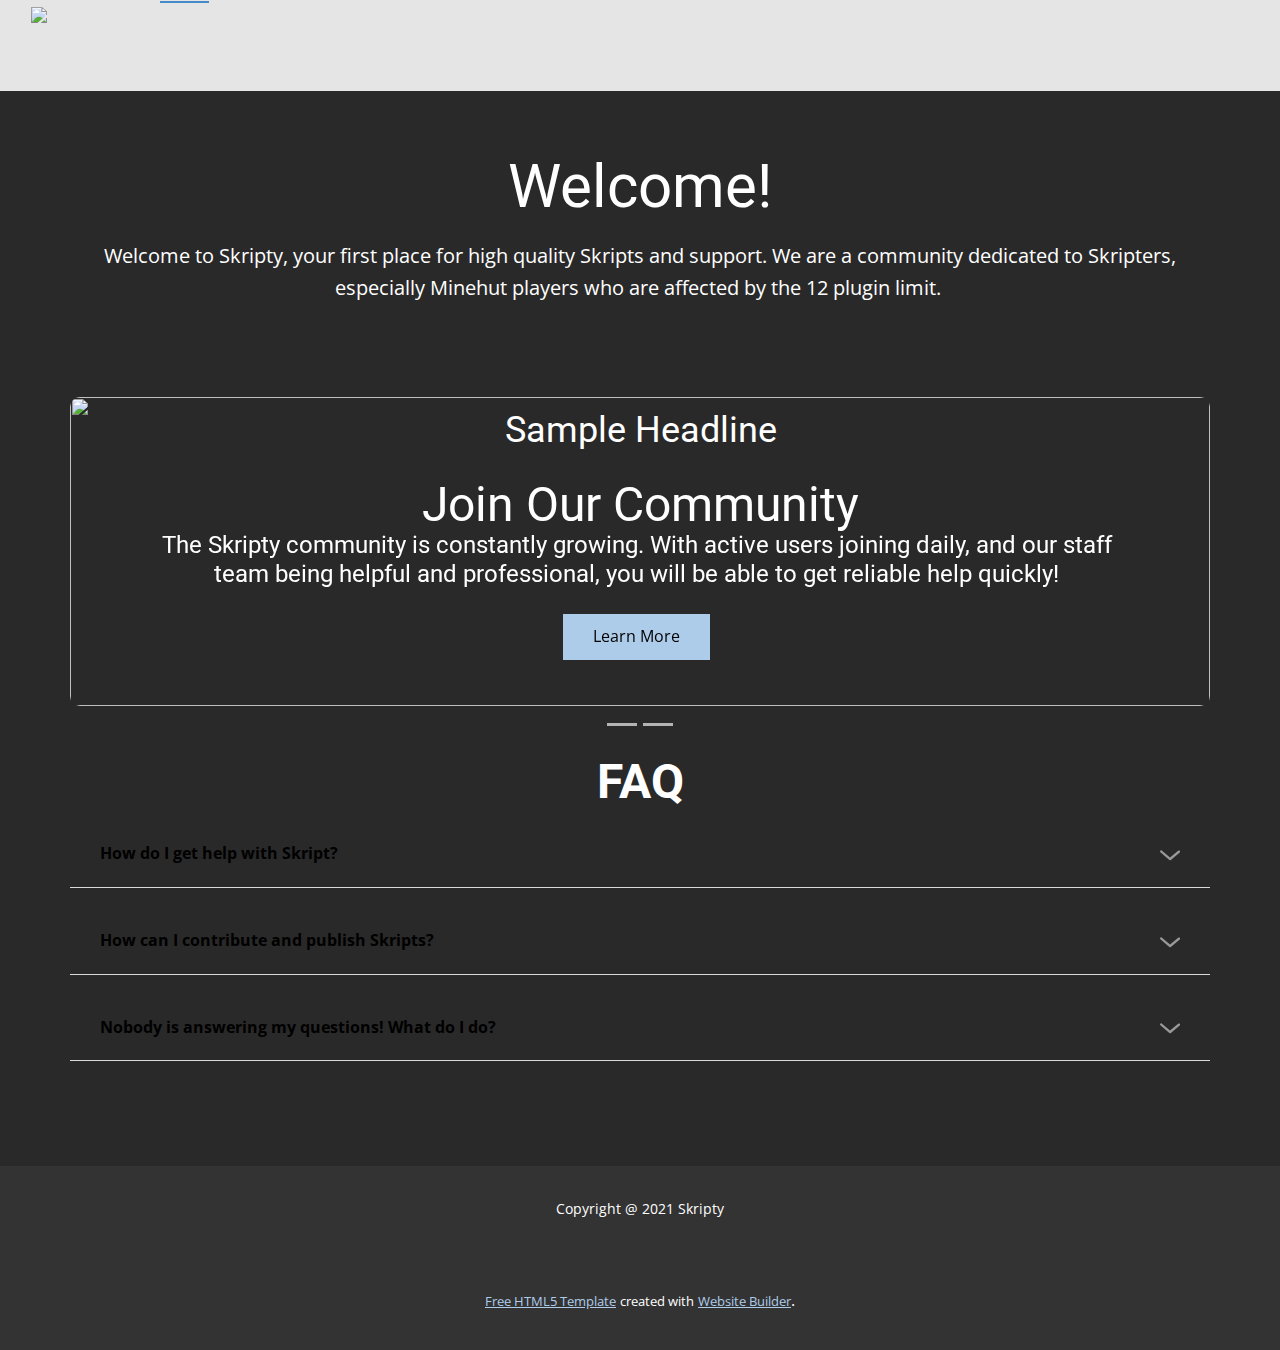
==== Home.html @ 688f6c9d "wow" ====
<!DOCTYPE html>
<html style="font-size: 16px;" lang="en">
  <head>
    <meta name="viewport" content="width=device-width, initial-scale=1.0">
    <meta charset="utf-8">
    <meta name="keywords" content="">
    <meta name="description" content="">
    <meta name="page_type" content="np-template-header-footer-from-plugin">
    <title>Home</title>
    <link rel="stylesheet" href="nicepage.css" media="screen">
<link rel="stylesheet" href="Home.css" media="screen">
    <script class="u-script" type="text/javascript" src="jquery.js" defer=""></script>
    <script class="u-script" type="text/javascript" src="nicepage.js" defer=""></script>
    <meta name="generator" content="Nicepage 3.17.5, nicepage.com">
    <link id="u-theme-google-font" rel="stylesheet" href="https://fonts.googleapis.com/css?family=Roboto:100,100i,300,300i,400,400i,500,500i,700,700i,900,900i|Open+Sans:300,300i,400,400i,600,600i,700,700i,800,800i">
    
    
    
    
    <script type="application/ld+json">{
		"@context": "http://schema.org",
		"@type": "Organization",
		"name": "Skripty",
		"logo": "images/d2cd69ce529ffce40effbfddca35c6d2.webp"
}</script>
    <meta property="og:title" content="Home">
    <meta property="og:type" content="website">
    <meta name="theme-color" content="#478ac9">
  </head>
  <body class="u-body u-custom-color-1"><header class="u-clearfix u-grey-10 u-header u-header" id="sec-96f9"><div class="u-clearfix u-sheet u-sheet-1">
        <a href="https://nicepage.com" class="u-image u-logo u-image-1" data-image-width="256" data-image-height="256">
          <img src="images/d2cd69ce529ffce40effbfddca35c6d2.webp" class="u-logo-image u-logo-image-1" data-image-width="77.3335">
        </a>
        <nav class="u-menu u-menu-dropdown u-offcanvas u-menu-1">
          <div class="menu-collapse" style="font-size: 1rem; letter-spacing: 0px; font-weight: 700; text-transform: uppercase;">
            <a class="u-button-style u-custom-active-border-color u-custom-active-color u-custom-border u-custom-border-color u-custom-borders u-custom-hover-border-color u-custom-hover-color u-custom-left-right-menu-spacing u-custom-padding-bottom u-custom-text-active-color u-custom-text-color u-custom-text-hover-color u-custom-top-bottom-menu-spacing u-nav-link u-text-active-palette-1-base u-text-hover-palette-2-base" href="#">
              <svg><use xmlns:xlink="http://www.w3.org/1999/xlink" xlink:href="#menu-hamburger"></use></svg>
              <svg version="1.1" xmlns="http://www.w3.org/2000/svg" xmlns:xlink="http://www.w3.org/1999/xlink"><defs><symbol id="menu-hamburger" viewBox="0 0 16 16" style="width: 16px; height: 16px;"><rect y="1" width="16" height="2"></rect><rect y="7" width="16" height="2"></rect><rect y="13" width="16" height="2"></rect>
</symbol>
</defs></svg>
            </a>
          </div>
          <div class="u-custom-menu u-nav-container">
            <ul class="u-nav u-spacing-30 u-unstyled u-nav-1"><li class="u-nav-item"><a class="u-border-2 u-border-active-palette-1-base u-border-hover-palette-1-base u-border-no-left u-border-no-right u-border-no-top u-button-style u-nav-link u-text-active-palette-1-base u-text-grey-90 u-text-hover-grey-90" href="Home.html" style="padding: 10px 0px;">Home</a>
</li><li class="u-nav-item"><a class="u-border-2 u-border-active-palette-1-base u-border-hover-palette-1-base u-border-no-left u-border-no-right u-border-no-top u-button-style u-nav-link u-text-active-palette-1-base u-text-grey-90 u-text-hover-grey-90" href="Resources.html" style="padding: 10px 0px;">Resources</a>
</li><li class="u-nav-item"><a class="u-border-2 u-border-active-palette-1-base u-border-hover-palette-1-base u-border-no-left u-border-no-right u-border-no-top u-button-style u-nav-link u-text-active-palette-1-base u-text-grey-90 u-text-hover-grey-90" href="https://discord.gg/rNqnmYAs9k" target="_blank" style="padding: 10px 0px;">Discord</a>
</li></ul>
          </div>
          <div class="u-custom-menu u-nav-container-collapse">
            <div class="u-black u-container-style u-inner-container-layout u-opacity u-opacity-95 u-sidenav">
              <div class="u-sidenav-overflow">
                <div class="u-menu-close"></div>
                <ul class="u-align-center u-nav u-popupmenu-items u-unstyled u-nav-2"><li class="u-nav-item"><a class="u-button-style u-nav-link" href="Home.html" style="padding: 16px 24px;">Home</a>
</li><li class="u-nav-item"><a class="u-button-style u-nav-link" href="Resources.html" style="padding: 16px 24px;">Resources</a>
</li><li class="u-nav-item"><a class="u-button-style u-nav-link" href="https://discord.gg/rNqnmYAs9k" target="_blank" style="padding: 16px 24px;">Discord</a>
</li></ul>
              </div>
            </div>
            <div class="u-black u-menu-overlay u-opacity u-opacity-70"></div>
          </div>
        </nav>
      </div></header>
    <section class="u-clearfix u-section-1" id="sec-f986">
      <div class="u-clearfix u-sheet u-valign-middle u-sheet-1">
        <h1 class="u-align-left u-text u-text-default u-title u-text-1">Welco​me!</h1>
        <p class="u-align-center u-large-text u-text u-text-default u-text-variant u-text-2">
          <span style="font-size: 1.25rem;">Welcome to Skripty, your first place for high quality Skripts and support. We are a com​​​munity dedicated to Skripters, especially Minehut players who are affected by the 12 plugin limit.&nbsp;</span>
          <br>
        </p>
      </div>
    </section>
    <section class="u-align-center u-clearfix u-section-2" id="sec-aa1c">
      <div class="u-clearfix u-sheet u-sheet-1">
        <h2 class="u-text u-text-1">Sample Headline</h2>
        <div id="carousel-bd35" data-interval="5000" data-u-ride="carousel" class="u-carousel u-expanded-width u-slider u-slider-1" data-pause="hover">
          <ol class="u-absolute-hcenter u-carousel-indicators u-carousel-indicators-1">
            <li data-u-target="#carousel-bd35" class="u-active u-grey-30" data-u-slide-to="0"></li>
            <li data-u-target="#carousel-bd35" class="u-grey-30" data-u-slide-to="1"></li>
          </ol>
          <div class="u-carousel-inner" role="listbox">
            <div class="u-active u-align-center u-carousel-item u-container-style u-slide">
              <div class="u-container-layout u-container-layout-1">
                <img alt="" class="u-expanded-width u-image u-image-round u-image-1" data-image-width="1024" data-image-height="576" src="images/MinecraftSunset.jpg">
                <h1 class="u-text u-text-2">Join Our Community</h1>
                <h4 class="u-text u-text-3">The Skripty community is constantly growing. With active users joining daily, and our staff team being helpful and professional, you will be able to get reliable help quickly!</h4>
                <a href="https://discord.gg/rNqnmYAs9k" class="u-btn u-button-style u-btn-1" target="_blank">Learn More</a>
              </div>
            </div>
            <div class="u-carousel-item u-container-style u-slide">
              <div class="u-container-layout u-container-layout-2">
                <img alt="" class="u-expanded-width u-image u-image-default u-image-2" data-image-width="1920" data-image-height="1053" src="images/minecraftmoonrise.jpg">
                <h1 class="u-align-left u-text u-text-default u-text-4">Contribute<br>
                </h1>
                <h4 class="u-align-center u-text u-text-5">Our resource marketplace is growing day-by-day. By contributing and publishing your Skripts on it, you can help users by finding the Skripts they need!</h4>
                <a href="Resources.html" data-page-id="63456385" class="u-btn u-btn-round u-button-style u-hover-palette-1-light-1 u-palette-1-base u-radius-50 u-btn-2">Resources</a>
              </div>
            </div>
          </div>
          <a class="u-absolute-vcenter u-carousel-control u-carousel-control-prev u-grey-60 u-hidden u-icon-circle u-spacing-9 u-carousel-control-1" href="#carousel-bd35" role="button" data-u-slide="prev">
            <span aria-hidden="true">
              <svg viewBox="0 0 477.175 477.175"><path d="M145.188,238.575l215.5-215.5c5.3-5.3,5.3-13.8,0-19.1s-13.8-5.3-19.1,0l-225.1,225.1c-5.3,5.3-5.3,13.8,0,19.1l225.1,225
                    c2.6,2.6,6.1,4,9.5,4s6.9-1.3,9.5-4c5.3-5.3,5.3-13.8,0-19.1L145.188,238.575z"></path></svg>
            </span>
            <span class="sr-only">+Previous</span>
          </a>
          <a class="u-absolute-vcenter u-carousel-control u-carousel-control-next u-grey-60 u-hidden u-icon-circle u-spacing-9 u-carousel-control-2" href="#carousel-bd35" role="button" data-u-slide="next">
            <span aria-hidden="true">
              <svg viewBox="0 0 477.175 477.175"><path d="M360.731,229.075l-225.1-225.1c-5.3-5.3-13.8-5.3-19.1,0s-5.3,13.8,0,19.1l215.5,215.5l-215.5,215.5
                    c-5.3,5.3-5.3,13.8,0,19.1c2.6,2.6,6.1,4,9.5,4c3.4,0,6.9-1.3,9.5-4l225.1-225.1C365.931,242.875,365.931,234.275,360.731,229.075z"></path></svg>
            </span>
            <span class="sr-only">+Next</span>
          </a>
        </div>
      </div>
    </section>
    <section class="u-align-center u-clearfix u-section-3" id="sec-7833">
      <div class="u-clearfix u-sheet u-sheet-1">
        <h2 class="u-text u-text-1">faq</h2>
        <div class="u-accordion u-collapsed-by-default u-faq u-spacing-20 u-accordion-1">
          <div class="u-accordion-item">
            <a class="u-accordion-link u-border-1 u-border-active-grey-75 u-border-grey-15 u-border-hover-grey-75 u-border-no-left u-border-no-right u-border-no-top u-button-style u-text-black u-accordion-link-1" id="link-accordion-6327" aria-controls="accordion-6327" aria-selected="false">
              <span class="u-accordion-link-text">How do I get help with Skript?</span><span class="u-accordion-link-icon u-icon u-text-black u-icon-1"><svg class="u-svg-link" preserveAspectRatio="xMidYMin slice" viewBox="0 0 16 16" style=""><use xmlns:xlink="http://www.w3.org/1999/xlink" xlink:href="#svg-8021"></use></svg><svg class="u-svg-content" viewBox="0 0 16 16" x="0px" y="0px" id="svg-8021" style=""><path d="M8,10.7L1.6,5.3c-0.4-0.4-1-0.4-1.3,0c-0.4,0.4-0.4,0.9,0,1.3l7.2,6.1c0.1,0.1,0.4,0.2,0.6,0.2s0.4-0.1,0.6-0.2l7.1-6
	c0.4-0.4,0.4-0.9,0-1.3c-0.4-0.4-1-0.4-1.3,0L8,10.7z"></path></svg></span>
            </a>
            <div class="u-accordion-pane u-container-style u-accordion-pane-1" id="accordion-6327" aria-labelledby="link-accordion-6327">
              <div class="u-container-layout u-container-layout-1">
                <div class="fr-view u-clearfix u-rich-text u-text u-text-2">
                  <p>Help / Support is provided on our discord server, which can be found by clicking the "DISCORD" button on the top of the page.</p>
                </div>
              </div>
            </div>
          </div>
          <div class="u-accordion-item">
            <a class="u-accordion-link u-border-1 u-border-active-grey-75 u-border-grey-15 u-border-hover-grey-75 u-border-no-left u-border-no-right u-border-no-top u-button-style u-text-black u-accordion-link-2" id="link-accordion-4aab" aria-controls="accordion-4aab" aria-selected="false">
              <span class="u-accordion-link-text">How can I contribute and publish Skripts?</span><span class="u-accordion-link-icon u-icon u-text-black u-icon-2"><svg class="u-svg-link" preserveAspectRatio="xMidYMin slice" viewBox="0 0 16 16" style=""><use xmlns:xlink="http://www.w3.org/1999/xlink" xlink:href="#svg-3470"></use></svg><svg class="u-svg-content" viewBox="0 0 16 16" x="0px" y="0px" id="svg-3470" style=""><path d="M8,10.7L1.6,5.3c-0.4-0.4-1-0.4-1.3,0c-0.4,0.4-0.4,0.9,0,1.3l7.2,6.1c0.1,0.1,0.4,0.2,0.6,0.2s0.4-0.1,0.6-0.2l7.1-6
	c0.4-0.4,0.4-0.9,0-1.3c-0.4-0.4-1-0.4-1.3,0L8,10.7z"></path></svg></span>
            </a>
            <div class="u-accordion-pane u-container-style u-accordion-pane-2" id="accordion-4aab" aria-labelledby="link-accordion-4aab">
              <div class="u-container-layout u-container-layout-2">
                <div class="fr-view u-clearfix u-rich-text u-text u-text-3">
                  <p>This is a TO-DO thingy idk.</p>
                </div>
              </div>
            </div>
          </div>
          <div class="u-accordion-item">
            <a class="u-accordion-link u-border-1 u-border-active-grey-75 u-border-grey-15 u-border-hover-grey-75 u-border-no-left u-border-no-right u-border-no-top u-button-style u-text-black u-accordion-link-3" id="link-accordion-eb1f" aria-controls="accordion-eb1f" aria-selected="false">
              <span class="u-accordion-link-text">Nobody is answering my questions! What do I do?</span><span class="u-accordion-link-icon u-icon u-text-black u-icon-3"><svg class="u-svg-link" preserveAspectRatio="xMidYMin slice" viewBox="0 0 16 16" style=""><use xmlns:xlink="http://www.w3.org/1999/xlink" xlink:href="#svg-e07d"></use></svg><svg class="u-svg-content" viewBox="0 0 16 16" x="0px" y="0px" id="svg-e07d" style=""><path d="M8,10.7L1.6,5.3c-0.4-0.4-1-0.4-1.3,0c-0.4,0.4-0.4,0.9,0,1.3l7.2,6.1c0.1,0.1,0.4,0.2,0.6,0.2s0.4-0.1,0.6-0.2l7.1-6
	c0.4-0.4,0.4-0.9,0-1.3c-0.4-0.4-1-0.4-1.3,0L8,10.7z"></path></svg></span>
            </a>
            <div class="u-accordion-pane u-container-style u-accordion-pane-3" id="accordion-eb1f" aria-labelledby="link-accordion-eb1f">
              <div class="u-container-layout u-container-layout-3">
                <div class="fr-view u-clearfix u-rich-text u-text u-text-4">
                  <p>Have patience. Our staff team is probably busy or offline. Please wait for them to come online or wait for somebody else to help you!</p>
                </div>
              </div>
            </div>
          </div>
        </div>
      </div>
    </section>
    
    
    <footer class="u-align-center u-clearfix u-footer u-grey-80 u-footer" id="sec-1428"><div class="u-clearfix u-sheet u-valign-middle u-sheet-1">
        <p class="u-small-text u-text u-text-variant u-text-1">Copyright @ 2021 Skripty</p>
      </div></footer>
    <section class="u-backlink u-clearfix u-grey-80">
      <a class="u-link" href="https://nicepage.com/html5-template" target="_blank">
        <span>Free HTML5 Template</span>
      </a>
      <p class="u-text">
        <span>created with</span>
      </p>
      <a class="u-link" href="https://nicepage.com/website-builder" target="_blank">
        <span>Website Builder</span>
      </a>. 
    </section>
  </body>
</html>
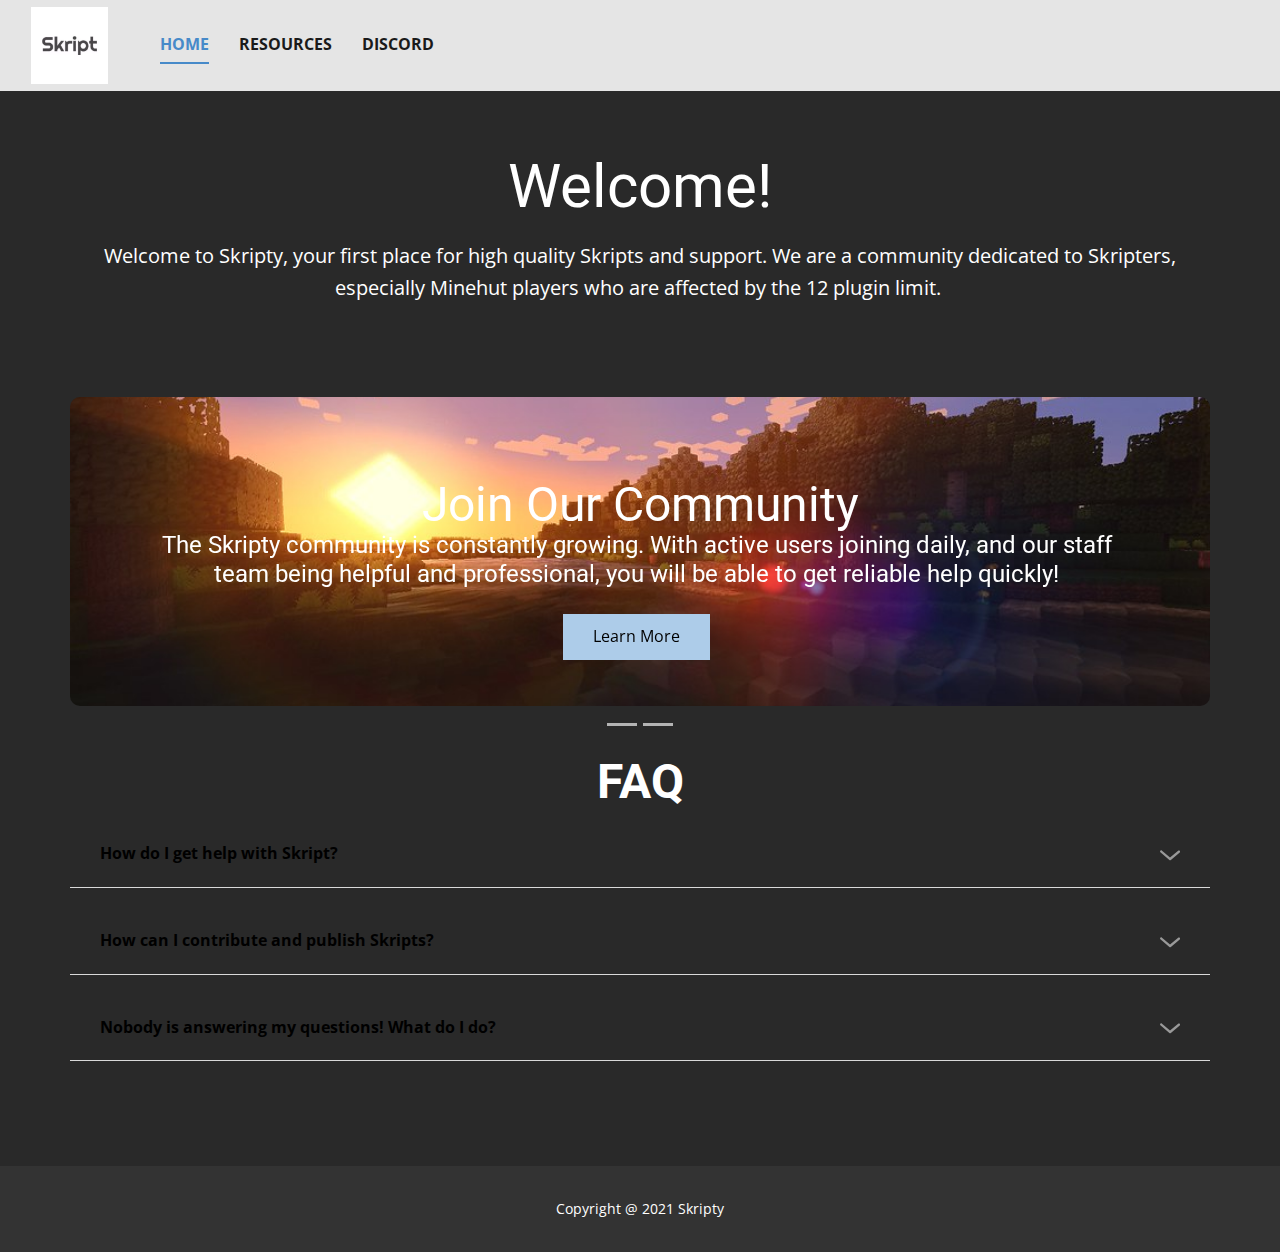
==== commit d1b18b73: "Update Home.html" ====
--- a/Home.html
+++ b/Home.html
@@ -28,7 +28,7 @@
     <meta name="theme-color" content="#478ac9">
   </head>
   <body class="u-body u-custom-color-1"><header class="u-clearfix u-grey-10 u-header u-header" id="sec-96f9"><div class="u-clearfix u-sheet u-sheet-1">
-        <a href="https://nicepage.com" class="u-image u-logo u-image-1" data-image-width="256" data-image-height="256">
+        <a href="https://discord.com/invite/rNqnmYAs9k" class="u-image u-logo u-image-1" data-image-width="256" data-image-height="256">
           <img src="images/d2cd69ce529ffce40effbfddca35c6d2.webp" class="u-logo-image u-logo-image-1" data-image-width="77.3335">
         </a>
         <nav class="u-menu u-menu-dropdown u-offcanvas u-menu-1">
@@ -164,16 +164,5 @@
     <footer class="u-align-center u-clearfix u-footer u-grey-80 u-footer" id="sec-1428"><div class="u-clearfix u-sheet u-valign-middle u-sheet-1">
         <p class="u-small-text u-text u-text-variant u-text-1">Copyright @ 2021 Skripty</p>
       </div></footer>
-    <section class="u-backlink u-clearfix u-grey-80">
-      <a class="u-link" href="https://nicepage.com/html5-template" target="_blank">
-        <span>Free HTML5 Template</span>
-      </a>
-      <p class="u-text">
-        <span>created with</span>
-      </p>
-      <a class="u-link" href="https://nicepage.com/website-builder" target="_blank">
-        <span>Website Builder</span>
-      </a>. 
-    </section>
   </body>
-</html>+</html>
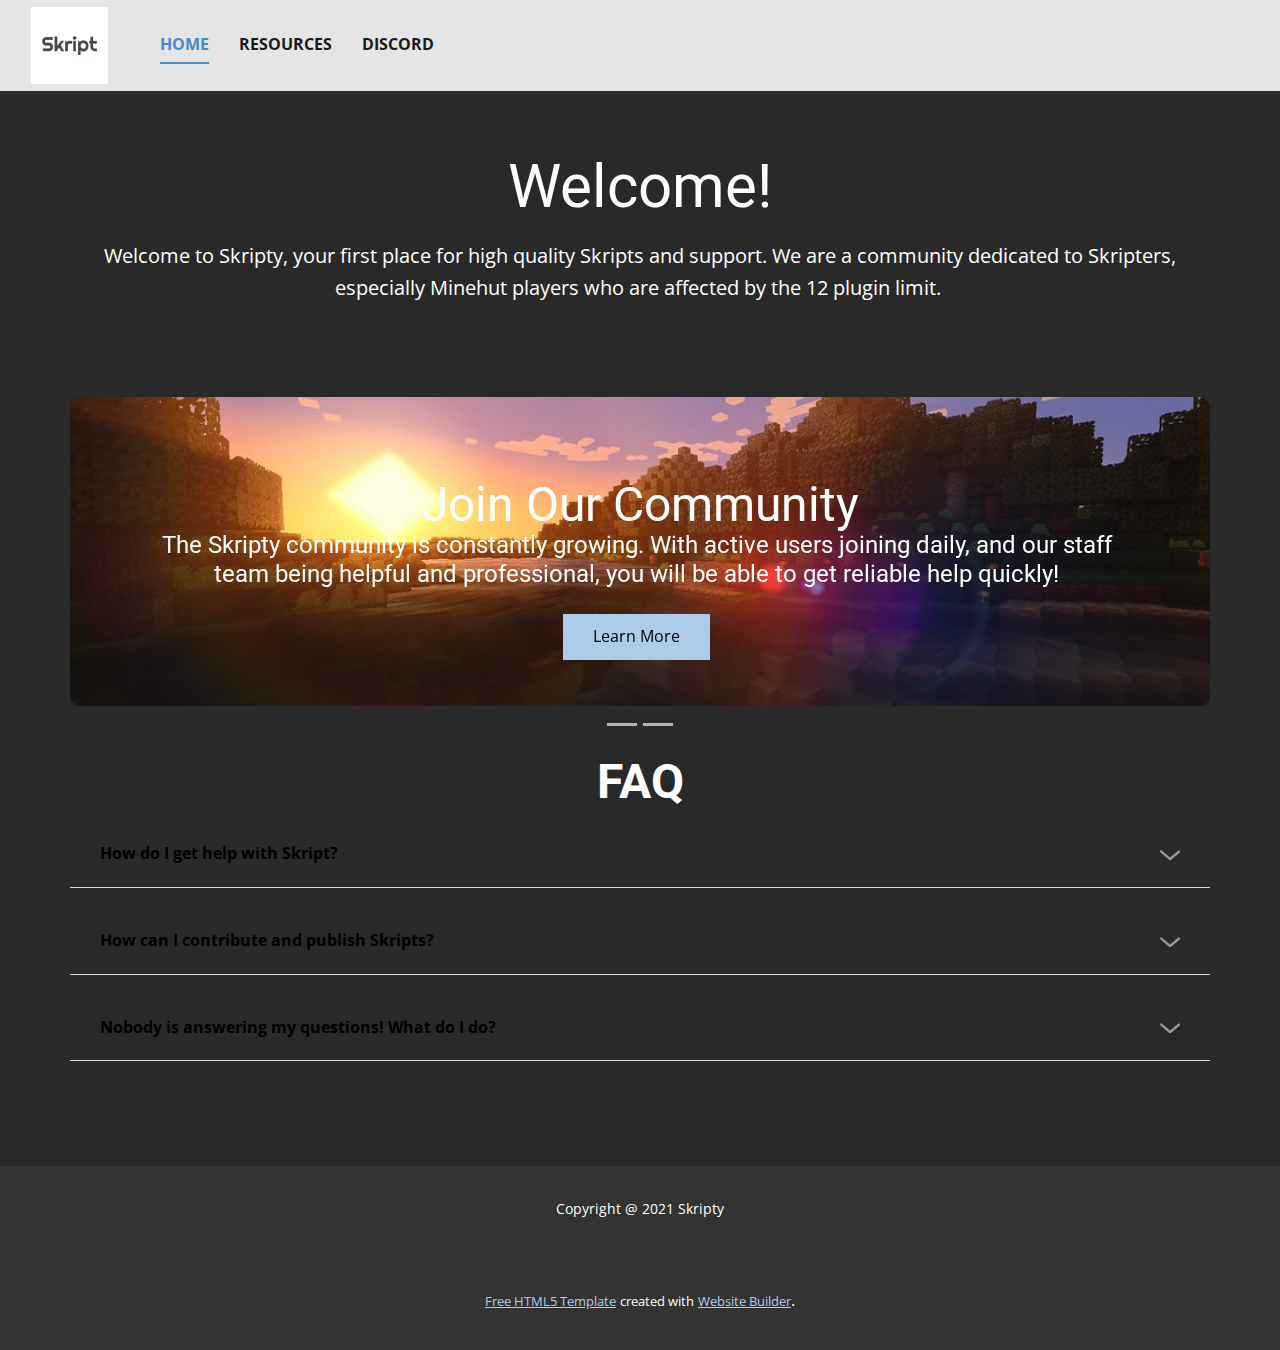
==== commit be6e7743: "Add files via upload" ====
--- a/Home.html
+++ b/Home.html
@@ -28,7 +28,7 @@
     <meta name="theme-color" content="#478ac9">
   </head>
   <body class="u-body u-custom-color-1"><header class="u-clearfix u-grey-10 u-header u-header" id="sec-96f9"><div class="u-clearfix u-sheet u-sheet-1">
-        <a href="https://discord.com/invite/rNqnmYAs9k" class="u-image u-logo u-image-1" data-image-width="256" data-image-height="256">
+        <a href="Home.html" data-page-id="929009789" class="u-image u-logo u-image-1" data-image-width="256" data-image-height="256" title="Home">
           <img src="images/d2cd69ce529ffce40effbfddca35c6d2.webp" class="u-logo-image u-logo-image-1" data-image-width="77.3335">
         </a>
         <nav class="u-menu u-menu-dropdown u-offcanvas u-menu-1">
@@ -164,5 +164,16 @@
     <footer class="u-align-center u-clearfix u-footer u-grey-80 u-footer" id="sec-1428"><div class="u-clearfix u-sheet u-valign-middle u-sheet-1">
         <p class="u-small-text u-text u-text-variant u-text-1">Copyright @ 2021 Skripty</p>
       </div></footer>
+    <section class="u-backlink u-clearfix u-grey-80">
+      <a class="u-link" href="https://nicepage.com/html5-template" target="_blank">
+        <span>Free HTML5 Template</span>
+      </a>
+      <p class="u-text">
+        <span>created with</span>
+      </p>
+      <a class="u-link" href="https://nicepage.com/website-builder" target="_blank">
+        <span>Website Builder</span>
+      </a>. 
+    </section>
   </body>
-</html>
+</html>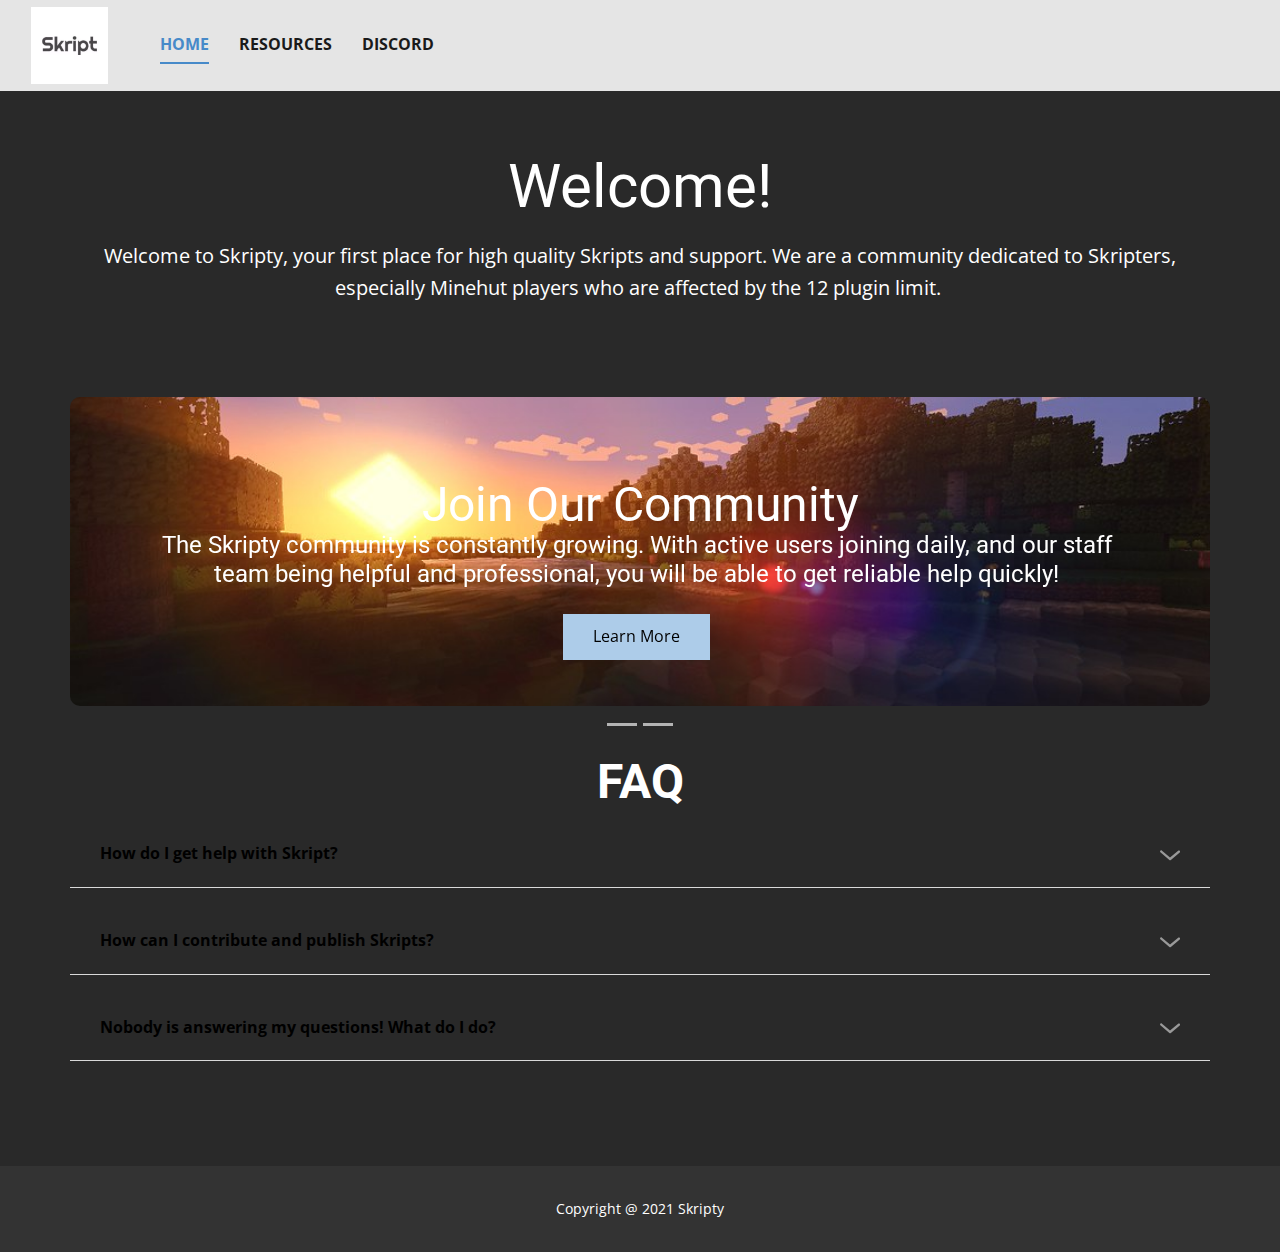
==== commit d634febf: "Update Home.html" ====
--- a/Home.html
+++ b/Home.html
@@ -164,16 +164,5 @@
     <footer class="u-align-center u-clearfix u-footer u-grey-80 u-footer" id="sec-1428"><div class="u-clearfix u-sheet u-valign-middle u-sheet-1">
         <p class="u-small-text u-text u-text-variant u-text-1">Copyright @ 2021 Skripty</p>
       </div></footer>
-    <section class="u-backlink u-clearfix u-grey-80">
-      <a class="u-link" href="https://nicepage.com/html5-template" target="_blank">
-        <span>Free HTML5 Template</span>
-      </a>
-      <p class="u-text">
-        <span>created with</span>
-      </p>
-      <a class="u-link" href="https://nicepage.com/website-builder" target="_blank">
-        <span>Website Builder</span>
-      </a>. 
-    </section>
   </body>
-</html>+</html>
